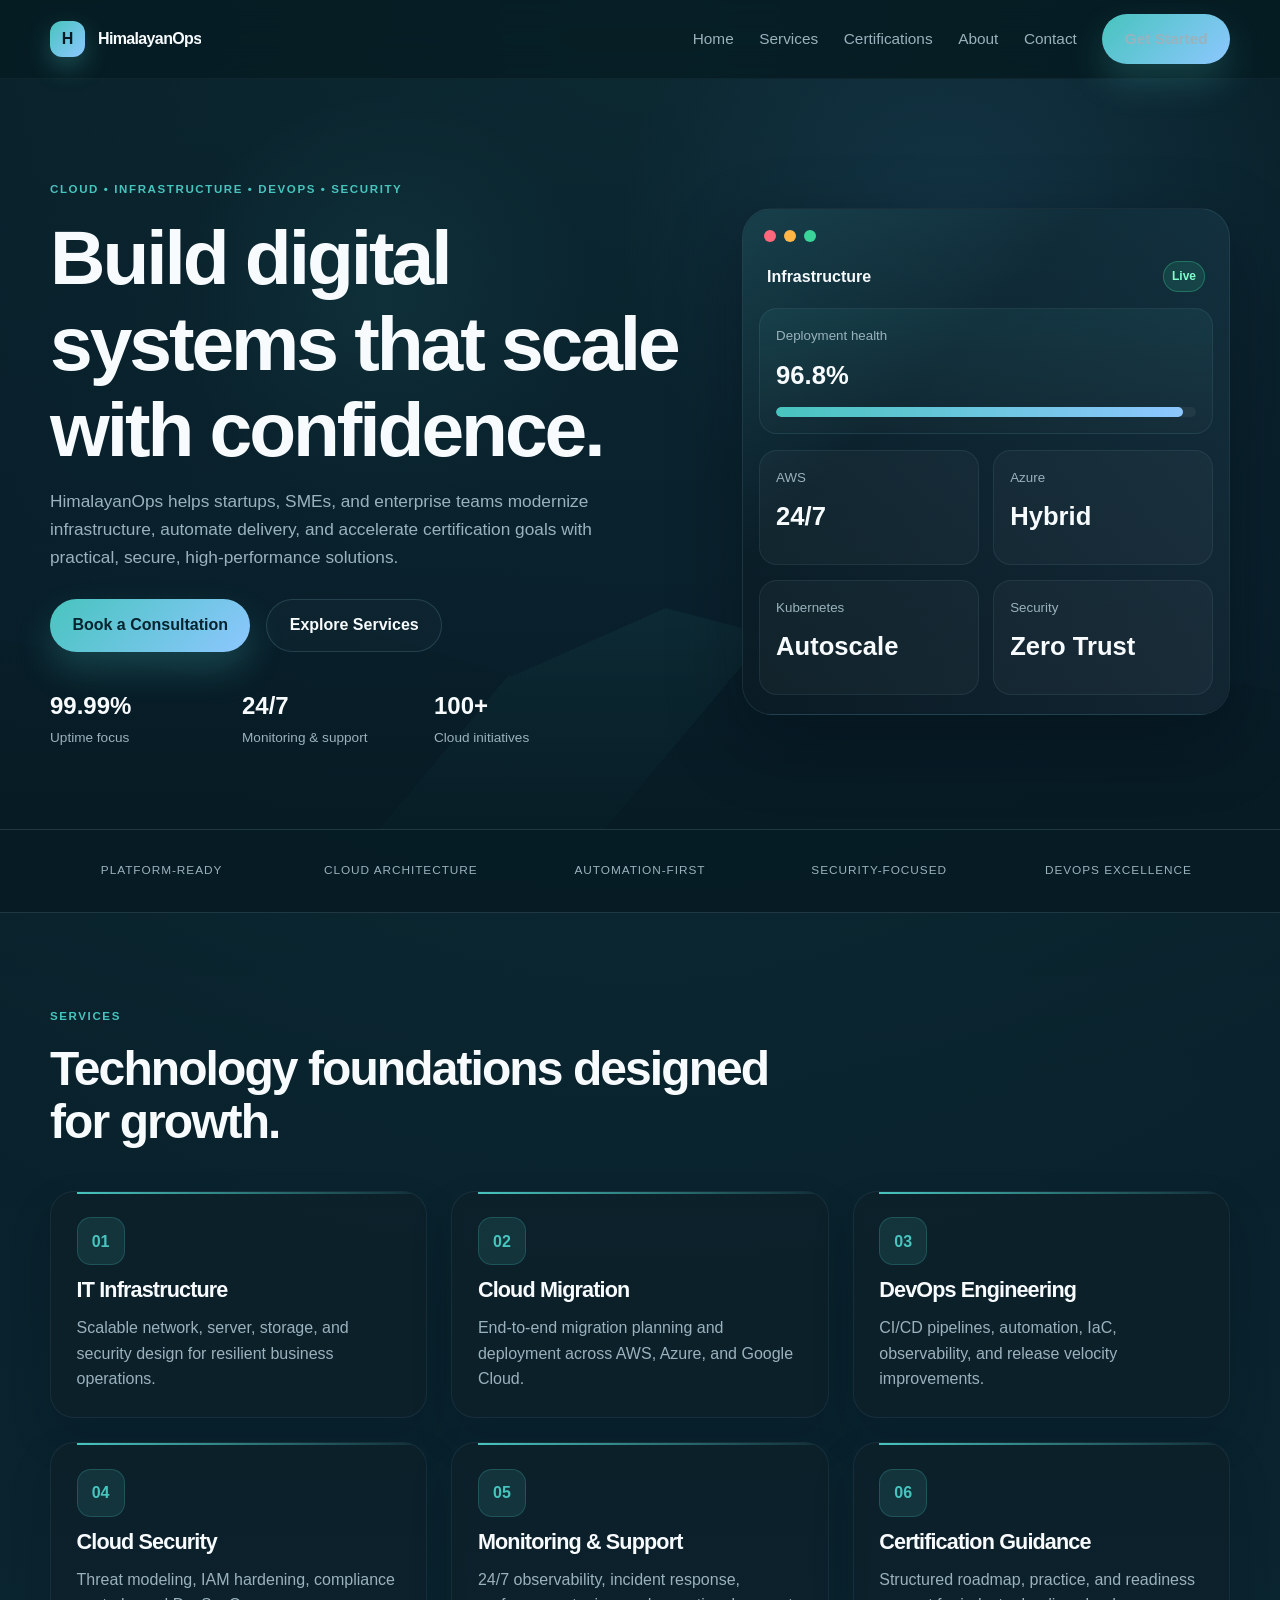
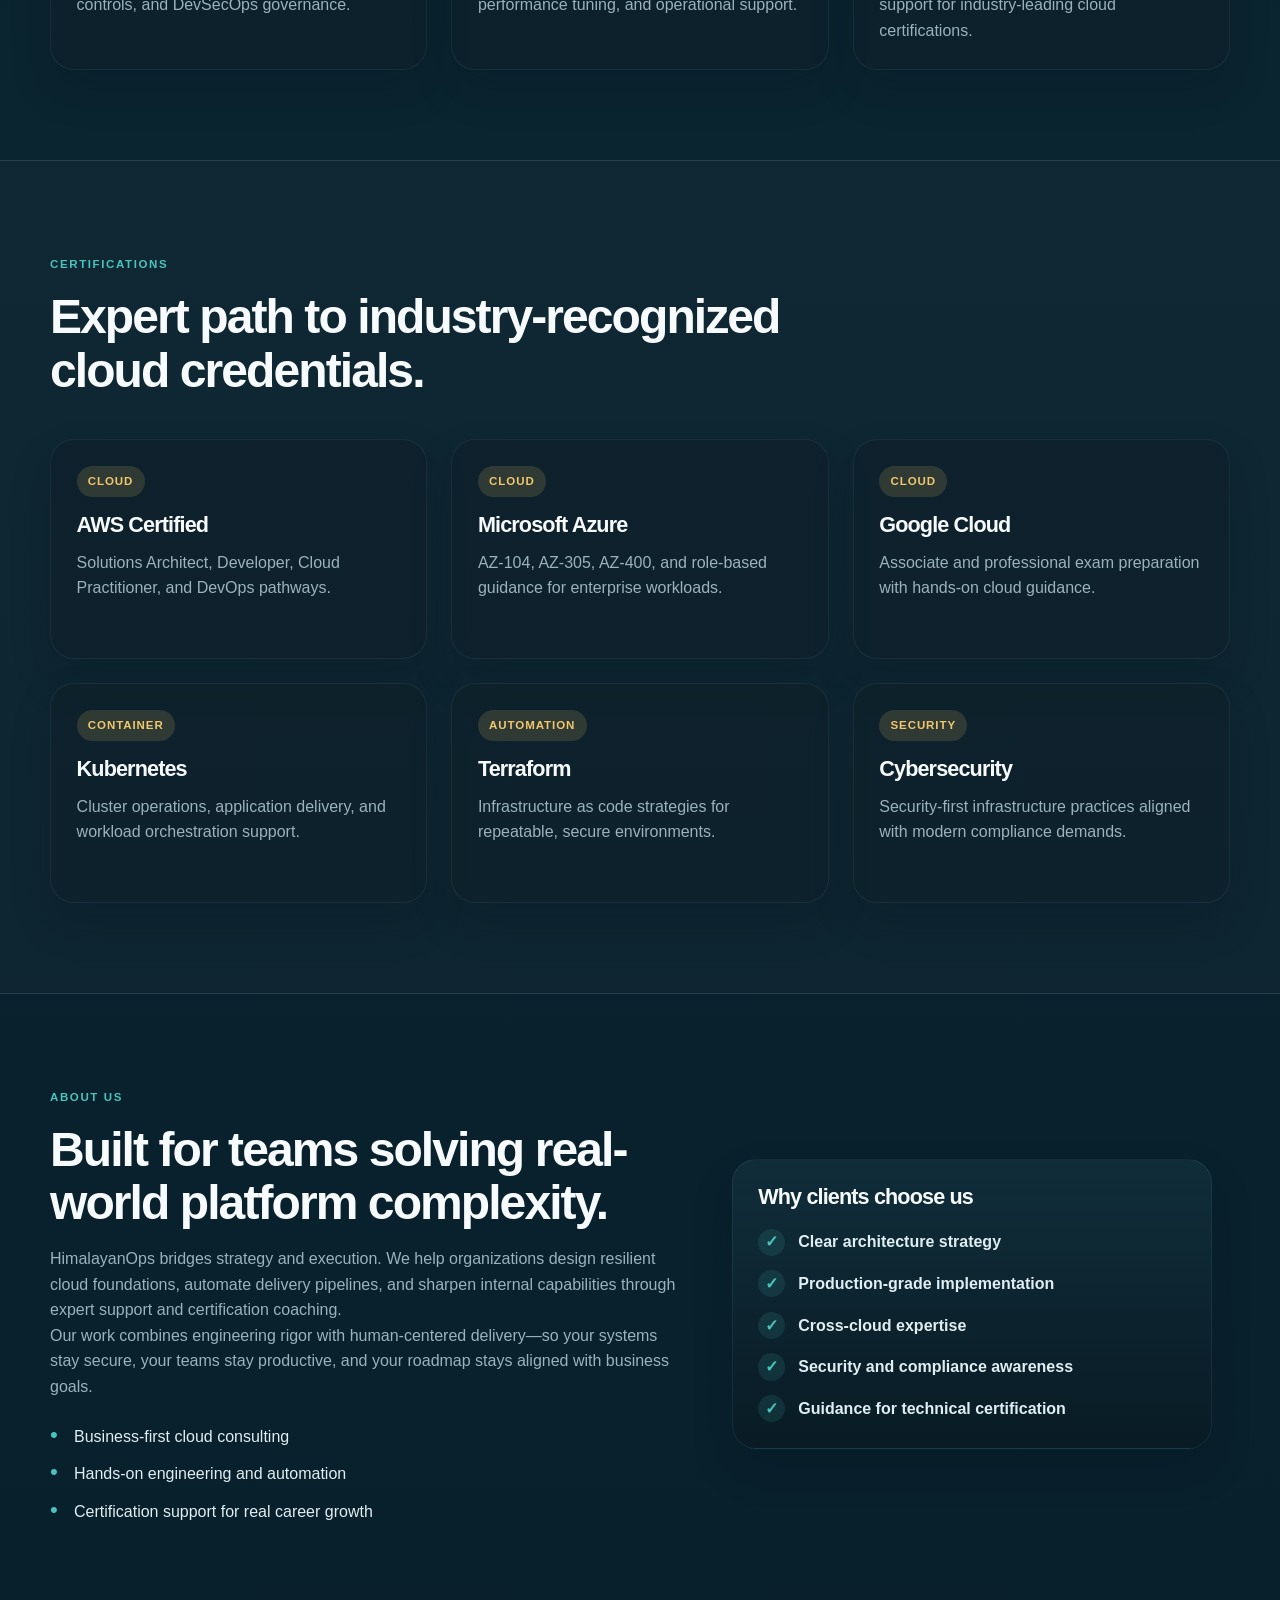
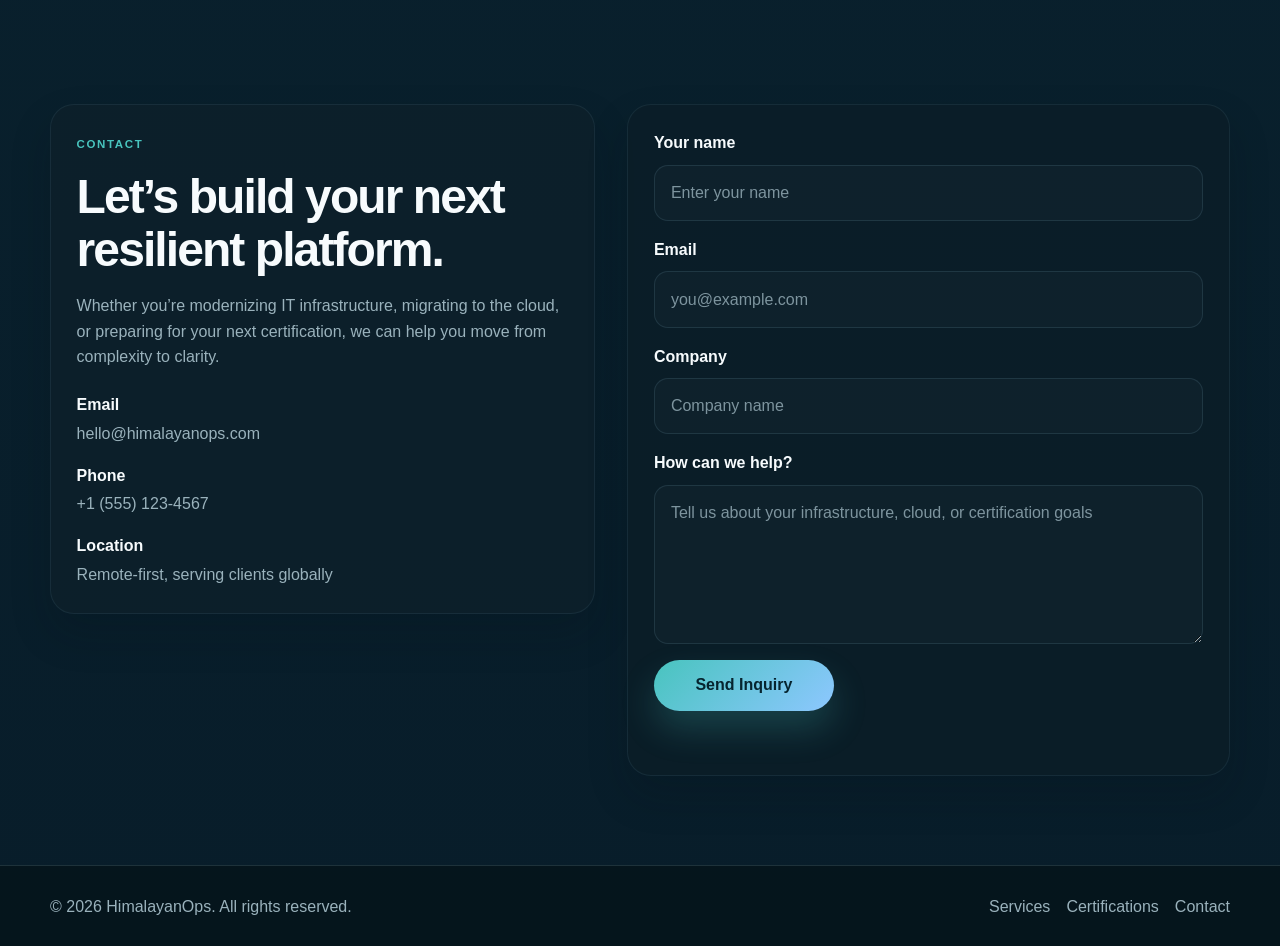
==== index.html @ 346a7a77 "Initial commit" ====
<!DOCTYPE html>
<html lang="en">
  <head>
    <meta charset="UTF-8" />
    <meta name="viewport" content="width=device-width, initial-scale=1.0" />
    <meta name="description" content="HimalayanOps provides IT infrastructure, cloud, DevOps, and certification assistance for businesses scaling securely and efficiently." />
    <meta name="keywords" content="HimalayanOps, cloud consulting, DevOps, IT infrastructure, certification assistance, AWS, Azure, Kubernetes" />
    <meta name="theme-color" content="#0a1f2d" />
    <title>HimalayanOps | Cloud Infrastructure &amp; DevOps</title>
    <link rel="icon" type="image/svg+xml" href="favicon.svg" />
    <link rel="stylesheet" href="styles.css" />
  </head>
  <body>
    <header class="site-header">
      <div class="container nav-wrap">
        <a class="brand" href="#home" aria-label="HimalayanOps home">
          <span class="brand-mark">H</span>
          <span class="brand-text">HimalayanOps</span>
        </a>
        <button class="nav-toggle" type="button" aria-label="Toggle navigation" aria-expanded="false" aria-controls="primary-nav">
          <span></span><span></span><span></span>
        </button>
        <nav id="primary-nav" class="main-nav" aria-label="Main navigation">
          <a href="#home">Home</a>
          <a href="#services">Services</a>
          <a href="#certifications">Certifications</a>
          <a href="#about">About</a>
          <a href="#contact">Contact</a>
          <a class="nav-cta" href="#contact">Get Started</a>
        </nav>
      </div>
    </header>

    <main>
      <section id="home" class="hero">
        <div class="hero-bg"></div>
        <div class="container hero-grid">
          <div class="hero-copy reveal">
            <span class="eyebrow">Cloud &bull; Infrastructure &bull; DevOps &bull; Security</span>
            <h1>Build digital systems that scale with confidence.</h1>
            <p>HimalayanOps helps startups, SMEs, and enterprise teams modernize infrastructure, automate delivery, and accelerate certification goals with practical, secure, high-performance solutions.</p>
            <div class="cta-row">
              <a class="button primary" href="#contact">Book a Consultation</a>
              <a class="button secondary" href="#services">Explore Services</a>
            </div>
            <div class="hero-stats" aria-label="Key company statistics">
              <div><strong>99.99%</strong><span>Uptime focus</span></div>
              <div><strong>24/7</strong><span>Monitoring &amp; support</span></div>
              <div><strong>100+</strong><span>Cloud initiatives</span></div>
            </div>
          </div>
          <div class="hero-visual reveal" aria-label="Platform overview">
            <div class="platform-panel">
              <div class="panel-top"><span class="dot red"></span><span class="dot amber"></span><span class="dot green"></span></div>
              <div class="panel-body">
                <div class="stack-row"><span>Infrastructure</span><span class="status online">Live</span></div>
                <div class="metric-card main"><small>Deployment health</small><strong>96.8%</strong><div class="progress"><span></span></div></div>
                <div class="mini-grid">
                  <div class="metric-card"><small>AWS</small><strong>24/7</strong></div>
                  <div class="metric-card"><small>Azure</small><strong>Hybrid</strong></div>
                  <div class="metric-card"><small>Kubernetes</small><strong>Autoscale</strong></div>
                  <div class="metric-card"><small>Security</small><strong>Zero Trust</strong></div>
                </div>
              </div>
            </div>
          </div>
        </div>
      </section>

      <section class="trust-bar"><div class="container trust-grid"><span>Platform-ready</span><span>Cloud architecture</span><span>Automation-first</span><span>Security-focused</span><span>DevOps excellence</span></div></section>

      <section id="services" class="section"><div class="container">
        <div class="section-heading reveal"><span class="eyebrow">Services</span><h2>Technology foundations designed for growth.</h2></div>
        <div class="card-grid services-grid">
          <article class="service-card reveal"><div class="icon-wrap">01</div><h3>IT Infrastructure</h3><p>Scalable network, server, storage, and security design for resilient business operations.</p></article>
          <article class="service-card reveal"><div class="icon-wrap">02</div><h3>Cloud Migration</h3><p>End-to-end migration planning and deployment across AWS, Azure, and Google Cloud.</p></article>
          <article class="service-card reveal"><div class="icon-wrap">03</div><h3>DevOps Engineering</h3><p>CI/CD pipelines, automation, IaC, observability, and release velocity improvements.</p></article>
          <article class="service-card reveal"><div class="icon-wrap">04</div><h3>Cloud Security</h3><p>Threat modeling, IAM hardening, compliance controls, and DevSecOps governance.</p></article>
          <article class="service-card reveal"><div class="icon-wrap">05</div><h3>Monitoring &amp; Support</h3><p>24/7 observability, incident response, performance tuning, and operational support.</p></article>
          <article class="service-card reveal"><div class="icon-wrap">06</div><h3>Certification Guidance</h3><p>Structured roadmap, practice, and readiness support for industry-leading cloud certifications.</p></article>
        </div>
      </div></section>

      <section id="certifications" class="section alt-section"><div class="container">
        <div class="section-heading reveal"><span class="eyebrow">Certifications</span><h2>Expert path to industry-recognized cloud credentials.</h2></div>
        <div class="card-grid cert-grid">
          <article class="cert-card reveal"><span class="badge">Cloud</span><h3>AWS Certified</h3><p>Solutions Architect, Developer, Cloud Practitioner, and DevOps pathways.</p></article>
          <article class="cert-card reveal"><span class="badge">Cloud</span><h3>Microsoft Azure</h3><p>AZ-104, AZ-305, AZ-400, and role-based guidance for enterprise workloads.</p></article>
          <article class="cert-card reveal"><span class="badge">Cloud</span><h3>Google Cloud</h3><p>Associate and professional exam preparation with hands-on cloud guidance.</p></article>
          <article class="cert-card reveal"><span class="badge">Container</span><h3>Kubernetes</h3><p>Cluster operations, application delivery, and workload orchestration support.</p></article>
          <article class="cert-card reveal"><span class="badge">Automation</span><h3>Terraform</h3><p>Infrastructure as code strategies for repeatable, secure environments.</p></article>
          <article class="cert-card reveal"><span class="badge">Security</span><h3>Cybersecurity</h3><p>Security-first infrastructure practices aligned with modern compliance demands.</p></article>
        </div>
      </div></section>

      <section id="about" class="section"><div class="container two-column">
        <div class="about-copy reveal"><span class="eyebrow">About Us</span><h2>Built for teams solving real-world platform complexity.</h2><p>HimalayanOps bridges strategy and execution. We help organizations design resilient cloud foundations, automate delivery pipelines, and sharpen internal capabilities through expert support and certification coaching.</p><p>Our work combines engineering rigor with human-centered delivery&mdash;so your systems stay secure, your teams stay productive, and your roadmap stays aligned with business goals.</p><ul class="feature-list"><li>Business-first cloud consulting</li><li>Hands-on engineering and automation</li><li>Certification support for real career growth</li></ul></div>
        <div class="about-panel reveal"><div class="panel-card"><h3>Why clients choose us</h3><div class="check-list"><div><span>&check;</span> Clear architecture strategy</div><div><span>&check;</span> Production-grade implementation</div><div><span>&check;</span> Cross-cloud expertise</div><div><span>&check;</span> Security and compliance awareness</div><div><span>&check;</span> Guidance for technical certification</div></div></div></div>
      </div></section>

      <section id="contact" class="section contact-section"><div class="container contact-grid">
        <div class="contact-info reveal"><span class="eyebrow">Contact</span><h2>Let&rsquo;s build your next resilient platform.</h2><p>Whether you&rsquo;re modernizing IT infrastructure, migrating to the cloud, or preparing for your next certification, we can help you move from complexity to clarity.</p><div class="contact-items"><div><strong>Email</strong><a href="mailto:hello@himalayanops.com">hello@himalayanops.com</a></div><div><strong>Phone</strong><a href="tel:+15551234567">+1 (555) 123-4567</a></div><div><strong>Location</strong><span>Remote-first, serving clients globally</span></div></div></div>
        <form class="contact-form reveal" id="contactForm"><div class="field-group"><label for="name">Your name</label><input id="name" name="name" type="text" placeholder="Enter your name" required /></div><div class="field-group"><label for="email">Email</label><input id="email" name="email" type="email" placeholder="you@example.com" required /></div><div class="field-group"><label for="company">Company</label><input id="company" name="company" type="text" placeholder="Company name" /></div><div class="field-group"><label for="message">How can we help?</label><textarea id="message" name="message" rows="5" placeholder="Tell us about your infrastructure, cloud, or certification goals" required></textarea></div><button type="submit" class="button primary form-button">Send Inquiry</button><p class="form-status" aria-live="polite"></p></form>
      </div></section>
    </main>

    <footer class="site-footer"><div class="container footer-wrap"><p>&copy; <span id="year"></span> HimalayanOps. All rights reserved.</p><div class="footer-links"><a href="#services">Services</a><a href="#certifications">Certifications</a><a href="#contact">Contact</a></div></div></footer>
    <script src="script.js"></script>
  </body>
</html>
---- styles.css ----
:root {
  --bg: #061a22;
  --bg-soft: #0b2431;
  --panel: rgba(10, 30, 41, 0.7);
  --surface: #f4f7f9;
  --text: #dfeef2;
  --text-strong: #f7fbfd;
  --muted: #9ab2bc;
  --primary: #48c4be;
  --secondary: #8dc7ff;
  --accent: #f1c76d;
  --line: rgba(173, 212, 224, 0.15);
  --shadow: 0 25px 70px rgba(1, 10, 18, 0.35);
  --radius: 24px;
  --container: 1180px;
}

* { box-sizing: border-box; margin: 0; padding: 0; }
html { scroll-behavior: smooth; overflow-x: hidden; -webkit-text-size-adjust: 100%; text-size-adjust: 100%; }
body { font-family: "Segoe UI", Inter, "Helvetica Neue", Arial, sans-serif; background: radial-gradient(circle at top, rgba(72,196,190,.12), transparent 32%), linear-gradient(180deg, #061a22 0%, #0a2430 40%, #081d2a 100%); color: var(--text); line-height: 1.6; overflow-x: hidden; }
a { color: inherit; text-decoration: none; }
img { max-width: 100%; display: block; height: auto; }
button, input, textarea { font: inherit; }
button, input, textarea, a { touch-action: manipulation; }
.container { width: min(var(--container), calc(100% - 1rem)); margin: 0 auto; }
.section { padding: clamp(4rem, 7vw, 6rem) 0; }
.alt-section { background: rgba(255,255,255,.02); border-block: 1px solid var(--line); }
.eyebrow { display: inline-block; letter-spacing: .14em; text-transform: uppercase; color: var(--primary); font-size: .72rem; font-weight: 700; margin-bottom: 1rem; }
h1, h2, h3 { color: var(--text-strong); line-height: 1.12; letter-spacing: -.04em; }
h1 { font-size: clamp(2.4rem, 6vw, 5rem); margin-bottom: 1rem; }
h2 { font-size: clamp(1.9rem, 4vw, 3rem); margin-bottom: 1rem; }
h3 { font-size: clamp(1.2rem, 2vw, 1.35rem); margin-bottom: .8rem; }
p { color: var(--muted); }
.site-header { position: sticky; top: 0; z-index: 1000; backdrop-filter: blur(16px); background: rgba(6,26,34,.78); border-bottom: 1px solid rgba(255,255,255,.04); }
.nav-wrap { display: flex; align-items: center; justify-content: space-between; min-height: 78px; position: relative; }
.brand { display: inline-flex; align-items: center; gap: .8rem; font-weight: 700; color: var(--text-strong); min-width: 0; flex-shrink: 0; }
.brand-mark { display: inline-flex; align-items: center; justify-content: center; width: 2.2rem; height: 2.2rem; border-radius: 12px; background: linear-gradient(135deg,var(--primary),var(--secondary)); color: #041a23; font-weight: 900; box-shadow: 0 10px 25px rgba(72,196,190,.3); }
.brand-text { letter-spacing: -.04em; white-space: nowrap; overflow: hidden; text-overflow: ellipsis; }
.main-nav { display: flex; align-items: center; gap: 1.6rem; color: var(--text); }
.main-nav a { font-size: .96rem; color: var(--muted); transition: color .2s ease; }
.main-nav a:hover, .main-nav a:focus-visible { color: var(--text-strong); }
.nav-cta, .button { display: inline-flex; align-items: center; justify-content: center; min-height: 48px; border: 0; border-radius: 999px; padding: .8rem 1.4rem; font-weight: 700; transition: transform .2s ease, box-shadow .2s ease; }
.nav-cta, .button.primary { background: linear-gradient(135deg,var(--primary),var(--secondary)); color: #06242f; box-shadow: 0 18px 35px rgba(72,196,190,.22); }
.button.secondary { background: rgba(255,255,255,.02); border: 1px solid rgba(157,215,232,.16); color: var(--text-strong); }
.nav-cta:hover, .button:hover, .nav-cta:focus-visible, .button:focus-visible { transform: translateY(-1px); }
.nav-toggle { display: none; width: 46px; height: 46px; border: 1px solid rgba(255,255,255,.1); border-radius: 12px; background: transparent; padding: 0 12px; }
.nav-toggle span { display: block; height: 2px; margin: 5px 0; background: var(--text-strong); border-radius: 2px; }
.hero { position: relative; overflow: hidden; padding: clamp(3.5rem,8vw,6rem) 0 clamp(4rem,8vw,5rem); }
.hero-bg { position: absolute; inset: 0; background: linear-gradient(180deg,rgba(8,29,42,.35),rgba(8,29,42,.8)), radial-gradient(circle at 75% 20%,rgba(92,179,255,.18),transparent 30%), radial-gradient(circle at 30% 30%,rgba(72,196,190,.15),transparent 20%); }
.hero-bg::before, .hero-bg::after { content: ""; position: absolute; inset: auto 0 0; height: 35%; background: linear-gradient(180deg,transparent,rgba(6,26,34,.3)); }
.hero-bg::before { background: linear-gradient(180deg,transparent,rgba(6,26,34,.7)), linear-gradient(130deg,transparent 0 40%,rgba(72,196,190,.08) 40% 55%,transparent 55%); clip-path: polygon(0 100%,0 28%,16% 42%,26% 20%,40% 42%,52% 16%,67% 35%,78% 24%,100% 48%,100% 100%); }
.hero-grid { position: relative; display: grid; grid-template-columns: 1.15fr .85fr; align-items: center; gap: 2rem; }
.hero-copy { max-width: 700px; }.hero-copy p { max-width: 62ch; font-size: clamp(1rem,1.7vw,1.08rem); margin-bottom: 1.7rem; }
.cta-row { display: flex; flex-wrap: wrap; gap: 1rem; margin-bottom: 2.2rem; }
.hero-stats { display: grid; grid-template-columns: repeat(3,minmax(0,1fr)); gap: 1rem; max-width: 560px; }.hero-stats div { display: flex; flex-direction: column; gap: .1rem; }.hero-stats strong { font-size: clamp(1.2rem,2vw,1.5rem); color: var(--text-strong); }.hero-stats span { color: var(--muted); font-size: .85rem; }
.hero-visual { display: flex; justify-content: center; }.platform-panel { width: min(100%,510px); border-radius: 30px; background: linear-gradient(180deg,rgba(17,46,59,.94),rgba(8,23,31,.92)); border: 1px solid rgba(158,211,233,.12); box-shadow: var(--shadow); padding: 1rem 1rem 1.2rem; position: relative; }.platform-panel::before { content: ""; position: absolute; inset: 0; background: linear-gradient(135deg,rgba(72,196,190,.12),transparent 35%,rgba(141,199,255,.08)); border-radius: inherit; }.panel-top, .panel-body { position: relative; z-index: 1; }.panel-top { display: flex; gap: .5rem; padding: .3rem .3rem .9rem; }.dot { width: 12px; height: 12px; border-radius: 50%; display: inline-block; }.dot.red { background: #ff677d; }.dot.amber { background: #ffb648; }.dot.green { background: #3ad39a; }
.stack-row { display: flex; justify-content: space-between; align-items: center; gap: 1rem; padding: .3rem .5rem 1rem; color: var(--text-strong); font-weight: 600; }.status.online { color: #80ffcd; background: rgba(58,211,154,.13); border: 1px solid rgba(58,211,154,.33); padding: .3rem .5rem; border-radius: 999px; font-size: .75rem; }
.metric-card { background: rgba(255,255,255,.03); border: 1px solid rgba(158,211,233,.09); border-radius: 18px; padding: 1rem; }.metric-card.main { margin-bottom: 1rem; background: linear-gradient(180deg,rgba(72,196,190,.08),rgba(255,255,255,.02)); }.metric-card small { display: block; color: var(--muted); margin-bottom: .5rem; }.metric-card strong { display: block; color: var(--text-strong); font-size: clamp(1.2rem,2vw,1.7rem); margin-bottom: .7rem; }.progress { width: 100%; height: 10px; border-radius: 999px; background: rgba(255,255,255,.05); overflow: hidden; }.progress span { display: block; width: 96.8%; height: 100%; border-radius: inherit; background: linear-gradient(90deg,var(--primary),var(--secondary)); }.mini-grid { display: grid; grid-template-columns: repeat(2,minmax(0,1fr)); gap: .9rem; }
.trust-bar { border-block: 1px solid var(--line); background: rgba(6,26,34,.8); }.trust-grid { display: grid; grid-template-columns: repeat(5,minmax(0,1fr)); gap: 1rem; align-items: center; min-height: 82px; text-align: center; color: var(--muted); text-transform: uppercase; letter-spacing: .08em; font-size: .74rem; }.section-heading { margin-bottom: 2.6rem; max-width: 760px; }.card-grid { display: grid; gap: 1.5rem; }.services-grid, .cert-grid { grid-template-columns: repeat(3,minmax(0,1fr)); }
.service-card, .cert-card, .panel-card, .contact-form, .contact-info { background: rgba(15,33,42,.72); border: 1px solid rgba(157,215,232,.08); border-radius: var(--radius); padding: 1.6rem; box-shadow: 0 20px 40px rgba(5,15,20,.18); }.service-card { position: relative; overflow: hidden; }.service-card::before { content: ""; position: absolute; inset: 0 auto auto; width: 100%; height: 2px; background: linear-gradient(90deg,var(--primary),transparent); }.icon-wrap { display: inline-flex; align-items: center; justify-content: center; width: 48px; height: 48px; border-radius: 14px; background: rgba(72,196,190,.12); border: 1px solid rgba(72,196,190,.22); color: var(--primary); font-weight: 800; margin-bottom: .8rem; }.service-card p, .cert-card p { margin-top: .6rem; }.cert-card { min-height: 220px; position: relative; overflow: hidden; }.badge { display: inline-flex; padding: .4rem .7rem; border-radius: 999px; background: rgba(241,199,109,.15); color: var(--accent); font-weight: 700; font-size: .72rem; letter-spacing: .08em; text-transform: uppercase; margin-bottom: 1rem; }
.two-column { display: grid; grid-template-columns: 1.1fr .9fr; gap: 2rem; align-items: center; }.feature-list { list-style: none; display: grid; gap: .75rem; margin-top: 1.5rem; }.feature-list li { position: relative; padding-left: 1.5rem; color: var(--text); }.feature-list li::before { content: "•"; position: absolute; left: 0; color: var(--primary); font-size: 1.4rem; line-height: 1; }.about-panel { display: flex; justify-content: center; }.panel-card { width: min(100%,480px); background: linear-gradient(180deg,rgba(17,46,59,.95),rgba(10,27,36,.9)); }.check-list { display: grid; gap: .9rem; margin-top: 1.2rem; }.check-list div { display: flex; align-items: center; gap: .8rem; color: var(--text); font-weight: 600; }.check-list span { display: inline-flex; align-items: center; justify-content: center; width: 1.7rem; height: 1.7rem; border-radius: 50%; background: rgba(72,196,190,.12); color: var(--primary); }
.contact-grid { display: grid; grid-template-columns: .95fr 1.05fr; gap: 2rem; align-items: start; }.contact-items { margin-top: 1.4rem; display: grid; gap: 1rem; }.contact-items strong { display: block; color: var(--text-strong); margin-bottom: .2rem; }.contact-items a, .contact-items span { color: var(--muted); word-break: break-word; }.contact-form { display: grid; gap: 1rem; background: rgba(12,30,40,.82); }.field-group { display: grid; gap: .55rem; }.field-group label { color: var(--text-strong); font-weight: 600; }.field-group input, .field-group textarea { width: 100%; border: 1px solid rgba(157,215,232,.12); border-radius: 14px; background: rgba(255,255,255,.02); color: var(--text-strong); padding: .9rem 1rem; outline: none; }.field-group input:focus, .field-group textarea:focus { border-color: rgba(72,196,190,.6); box-shadow: 0 0 0 3px rgba(72,196,190,.12); }.field-group input::placeholder, .field-group textarea::placeholder { color: rgba(154,178,188,.8); }.form-button { width: fit-content; min-width: 180px; }.form-status { min-height: 1.4em; color: var(--primary); font-weight: 600; }
.site-footer { border-top: 1px solid var(--line); background: rgba(4,19,25,.8); }.footer-wrap { display: flex; justify-content: space-between; align-items: center; min-height: 80px; gap: 1rem; }.footer-links { display: flex; gap: 1rem; flex-wrap: wrap; color: var(--muted); }.reveal { opacity: 0; transform: translateY(20px); transition: opacity .7s ease, transform .7s ease; }.reveal.visible { opacity: 1; transform: translateY(0); }

@media (max-width: 980px) { .hero-grid, .two-column, .contact-grid { grid-template-columns: 1fr; } .services-grid, .cert-grid { grid-template-columns: repeat(2,minmax(0,1fr)); } .trust-grid { grid-template-columns: repeat(2,minmax(0,1fr)); padding: 1rem 0; } }
@media (max-width: 760px) { .nav-toggle { display: flex; flex-direction: column; justify-content: center; gap: 5px; cursor: pointer; }.main-nav { position: absolute; top: calc(100% + 10px); right: 0; left: 0; display: none; flex-direction: column; align-items: stretch; background: rgba(10,31,42,.97); border: 1px solid rgba(157,215,232,.1); border-radius: 20px; padding: 1rem; box-shadow: var(--shadow); }.main-nav.open { display: flex; }.main-nav a { display: flex; align-items: center; min-height: 44px; padding: .8rem .85rem; border-radius: 10px; }.nav-cta { margin-top: .5rem; width: 100%; }.services-grid, .cert-grid, .trust-grid { grid-template-columns: 1fr; }.section { padding: 5rem 0; }.footer-wrap { flex-direction: column; justify-content: center; text-align: center; padding: 1rem 0; }.hero-copy, .section-heading, .contact-info, .contact-form { width: 100%; } }
@media (max-width: 560px) { .nav-wrap { min-height: 70px; }.brand { gap: .55rem; }.brand-mark { width: 2rem; height: 2rem; border-radius: 10px; }.brand-text { font-size: .94rem; }.hero { padding-top: 3rem; }.cta-row { flex-direction: column; align-items: stretch; }.cta-row a, .form-button { width: 100%; }.hero-stats { grid-template-columns: 1fr; }.platform-panel { padding: .8rem; }.stack-row { font-size: .86rem; }.mini-grid { grid-template-columns: 1fr 1fr; }.service-card, .cert-card, .panel-card, .contact-form, .contact-info { padding: 1.2rem; }.field-group input, .field-group textarea { font-size: 16px; }.footer-links { justify-content: center; } }
@media (prefers-reduced-motion: reduce) { html { scroll-behavior: auto; } *, *::before, *::after { animation-duration: .01ms !important; animation-iteration-count: 1 !important; transition-duration: .01ms !important; scroll-behavior: auto !important; }.reveal { opacity: 1; transform: none; } }
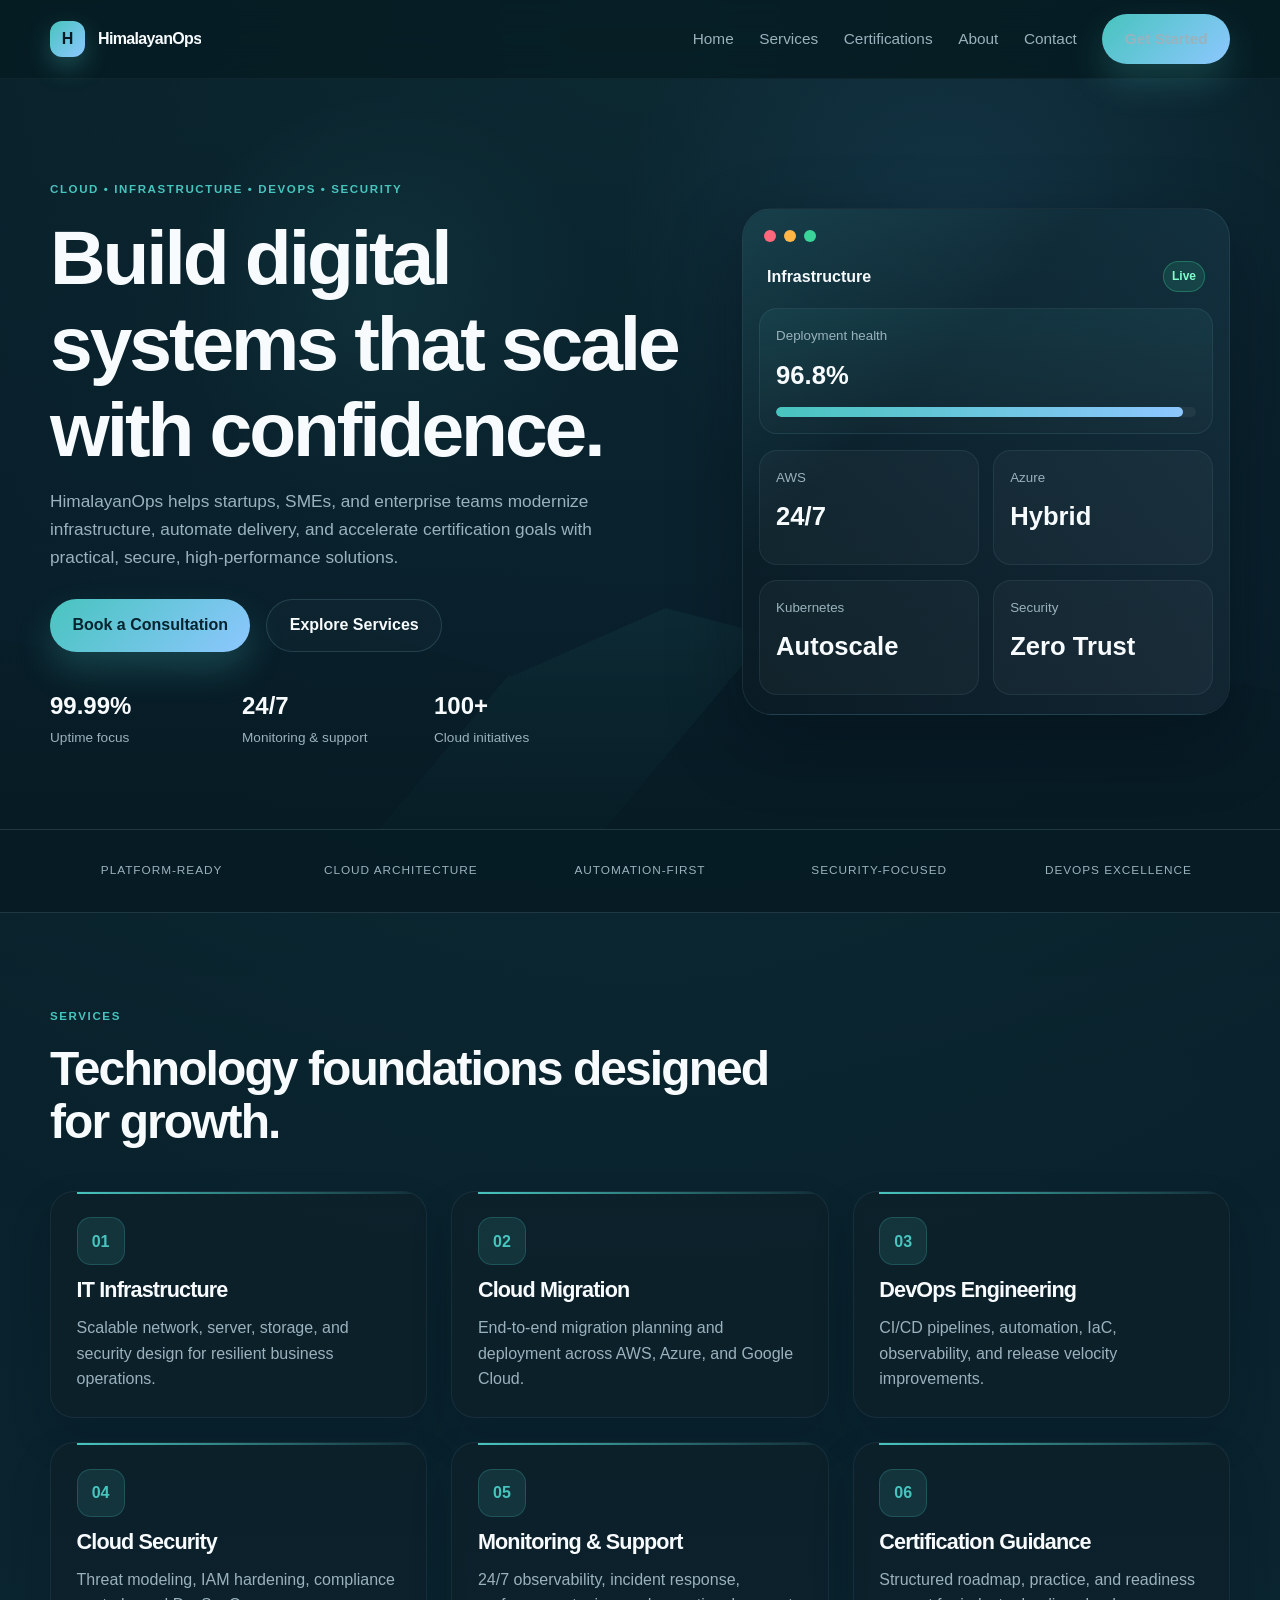
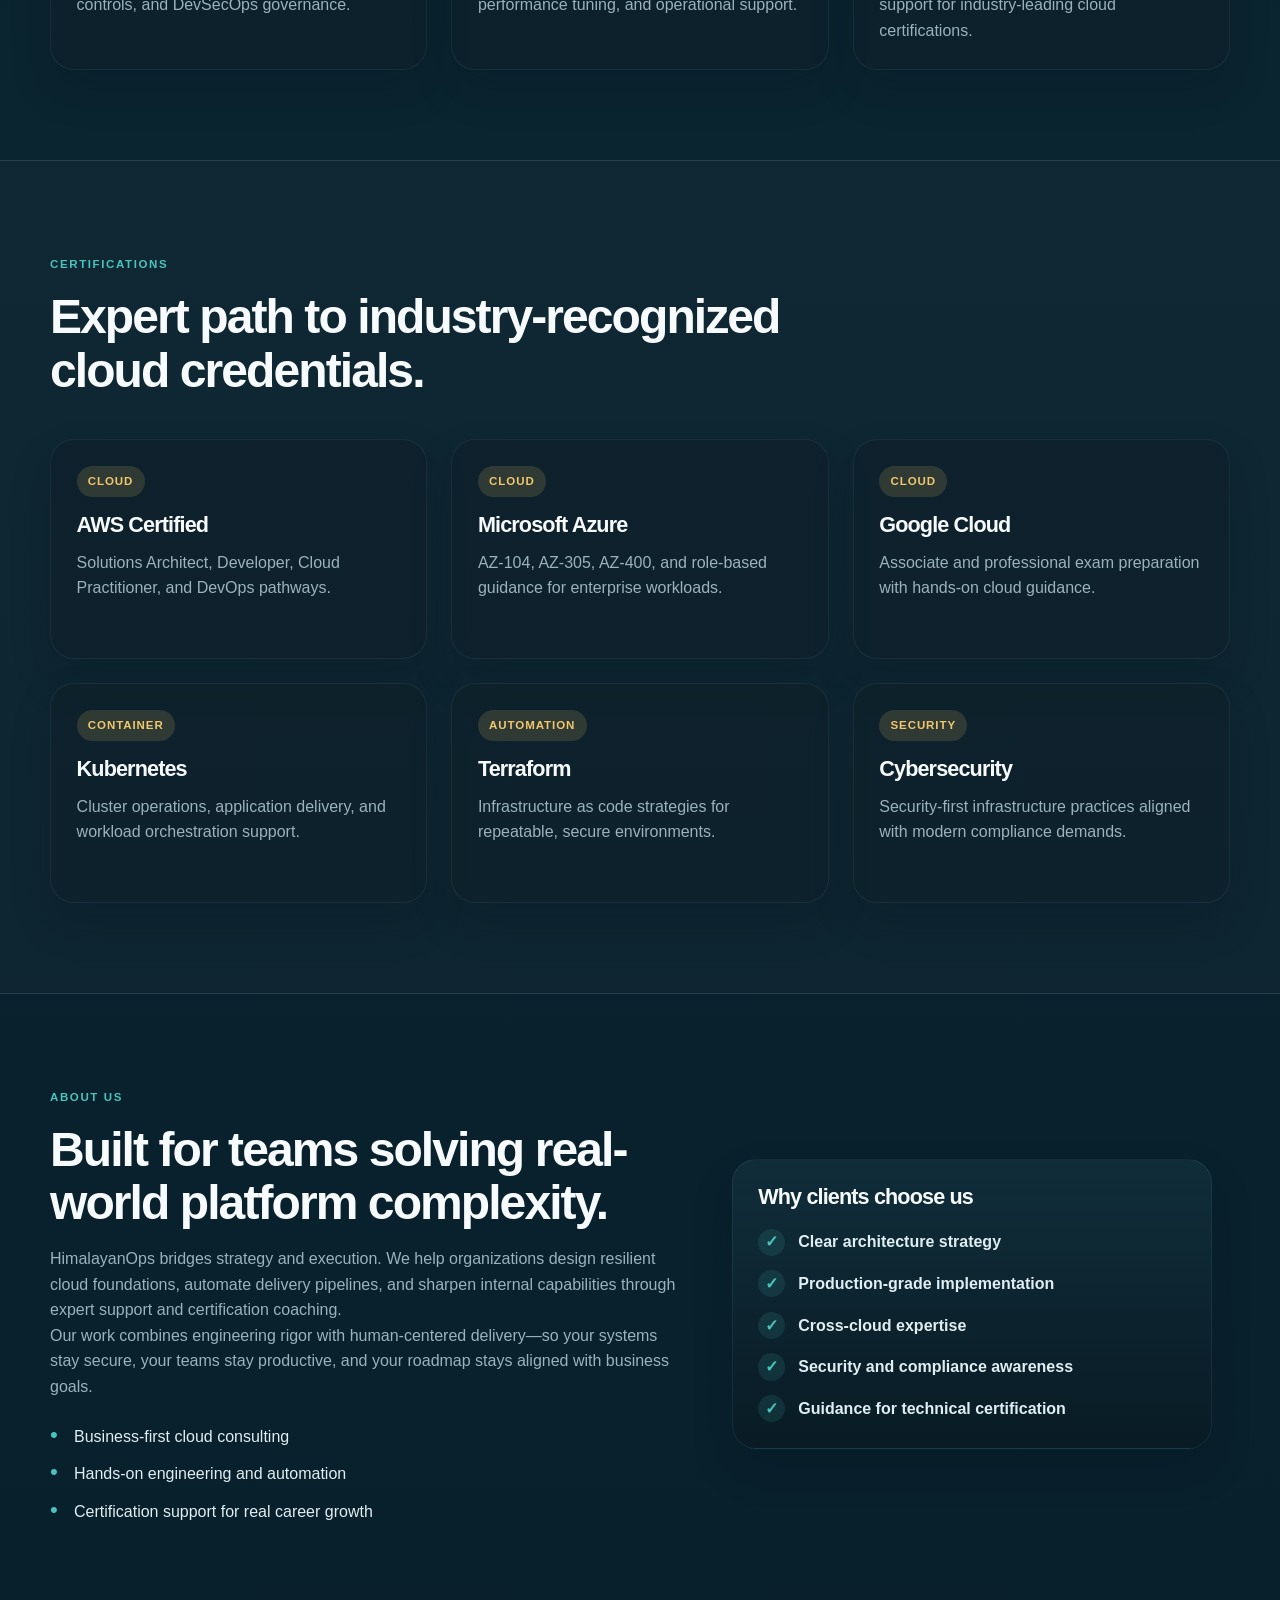
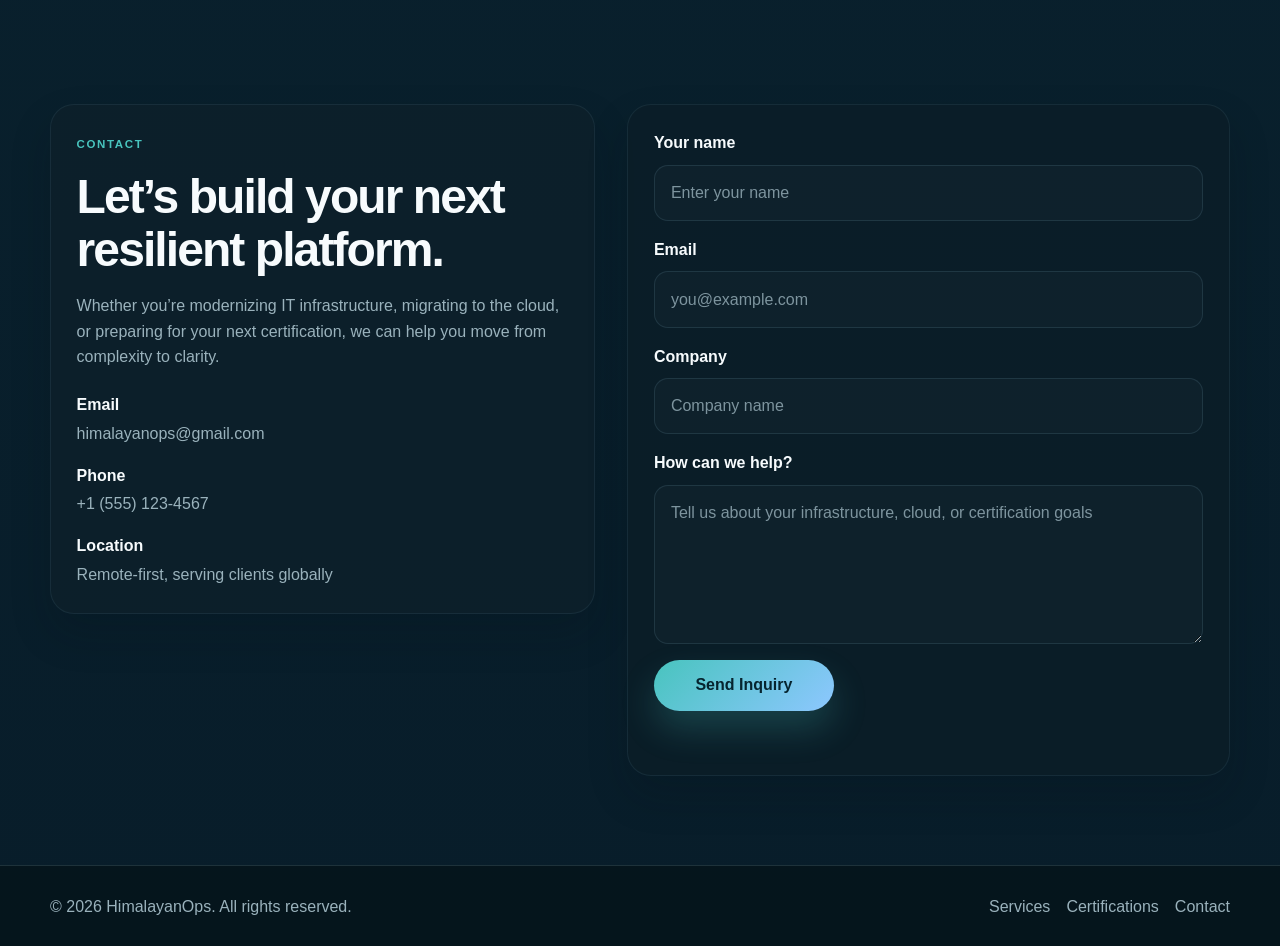
==== commit 0fddde24: "changed email" ====
--- a/index.html
+++ b/index.html
@@ -99,7 +99,7 @@
       </div></section>
 
       <section id="contact" class="section contact-section"><div class="container contact-grid">
-        <div class="contact-info reveal"><span class="eyebrow">Contact</span><h2>Let&rsquo;s build your next resilient platform.</h2><p>Whether you&rsquo;re modernizing IT infrastructure, migrating to the cloud, or preparing for your next certification, we can help you move from complexity to clarity.</p><div class="contact-items"><div><strong>Email</strong><a href="mailto:hello@himalayanops.com">hello@himalayanops.com</a></div><div><strong>Phone</strong><a href="tel:+15551234567">+1 (555) 123-4567</a></div><div><strong>Location</strong><span>Remote-first, serving clients globally</span></div></div></div>
+        <div class="contact-info reveal"><span class="eyebrow">Contact</span><h2>Let&rsquo;s build your next resilient platform.</h2><p>Whether you&rsquo;re modernizing IT infrastructure, migrating to the cloud, or preparing for your next certification, we can help you move from complexity to clarity.</p><div class="contact-items"><div><strong>Email</strong><a href="mailto:himalayanops@gmail.com">himalayanops@gmail.com</a></div><div><strong>Phone</strong><a href="tel:+15551234567">+1 (555) 123-4567</a></div><div><strong>Location</strong><span>Remote-first, serving clients globally</span></div></div></div>
         <form class="contact-form reveal" id="contactForm"><div class="field-group"><label for="name">Your name</label><input id="name" name="name" type="text" placeholder="Enter your name" required /></div><div class="field-group"><label for="email">Email</label><input id="email" name="email" type="email" placeholder="you@example.com" required /></div><div class="field-group"><label for="company">Company</label><input id="company" name="company" type="text" placeholder="Company name" /></div><div class="field-group"><label for="message">How can we help?</label><textarea id="message" name="message" rows="5" placeholder="Tell us about your infrastructure, cloud, or certification goals" required></textarea></div><button type="submit" class="button primary form-button">Send Inquiry</button><p class="form-status" aria-live="polite"></p></form>
       </div></section>
     </main>
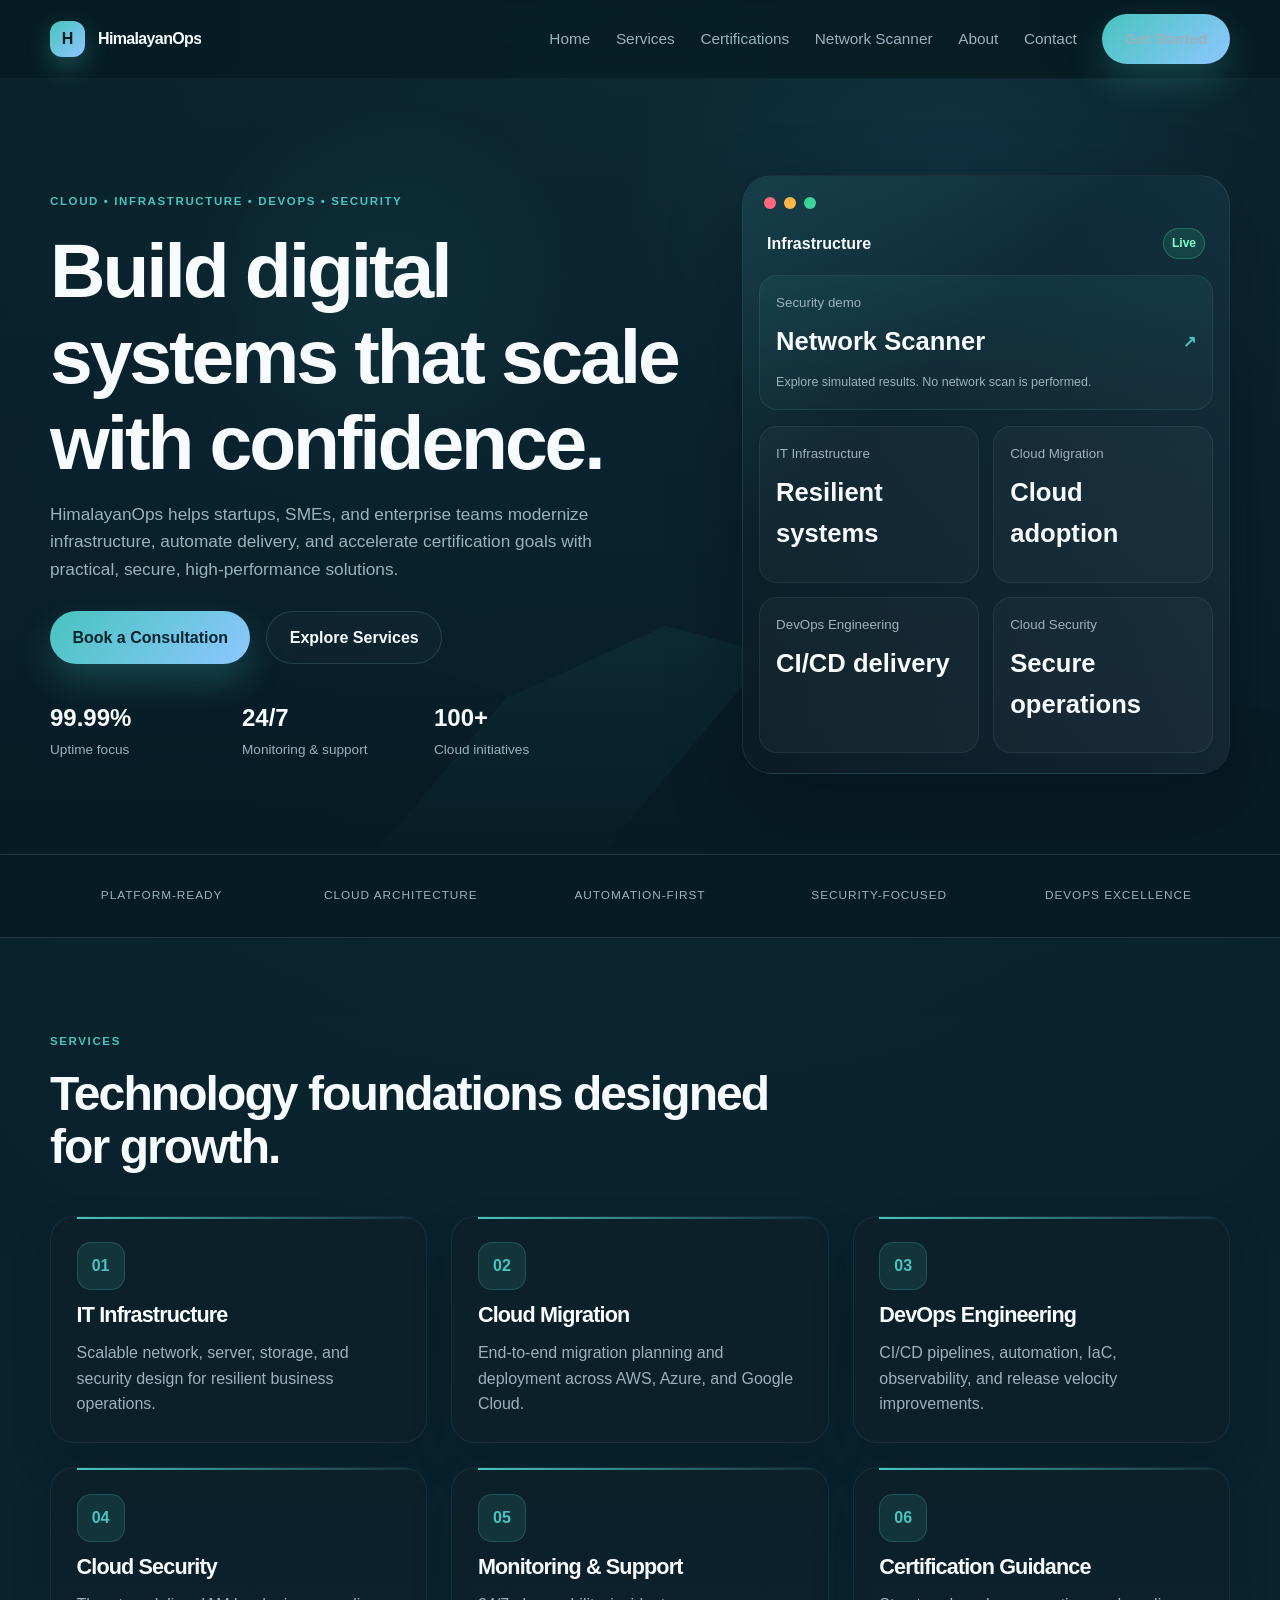
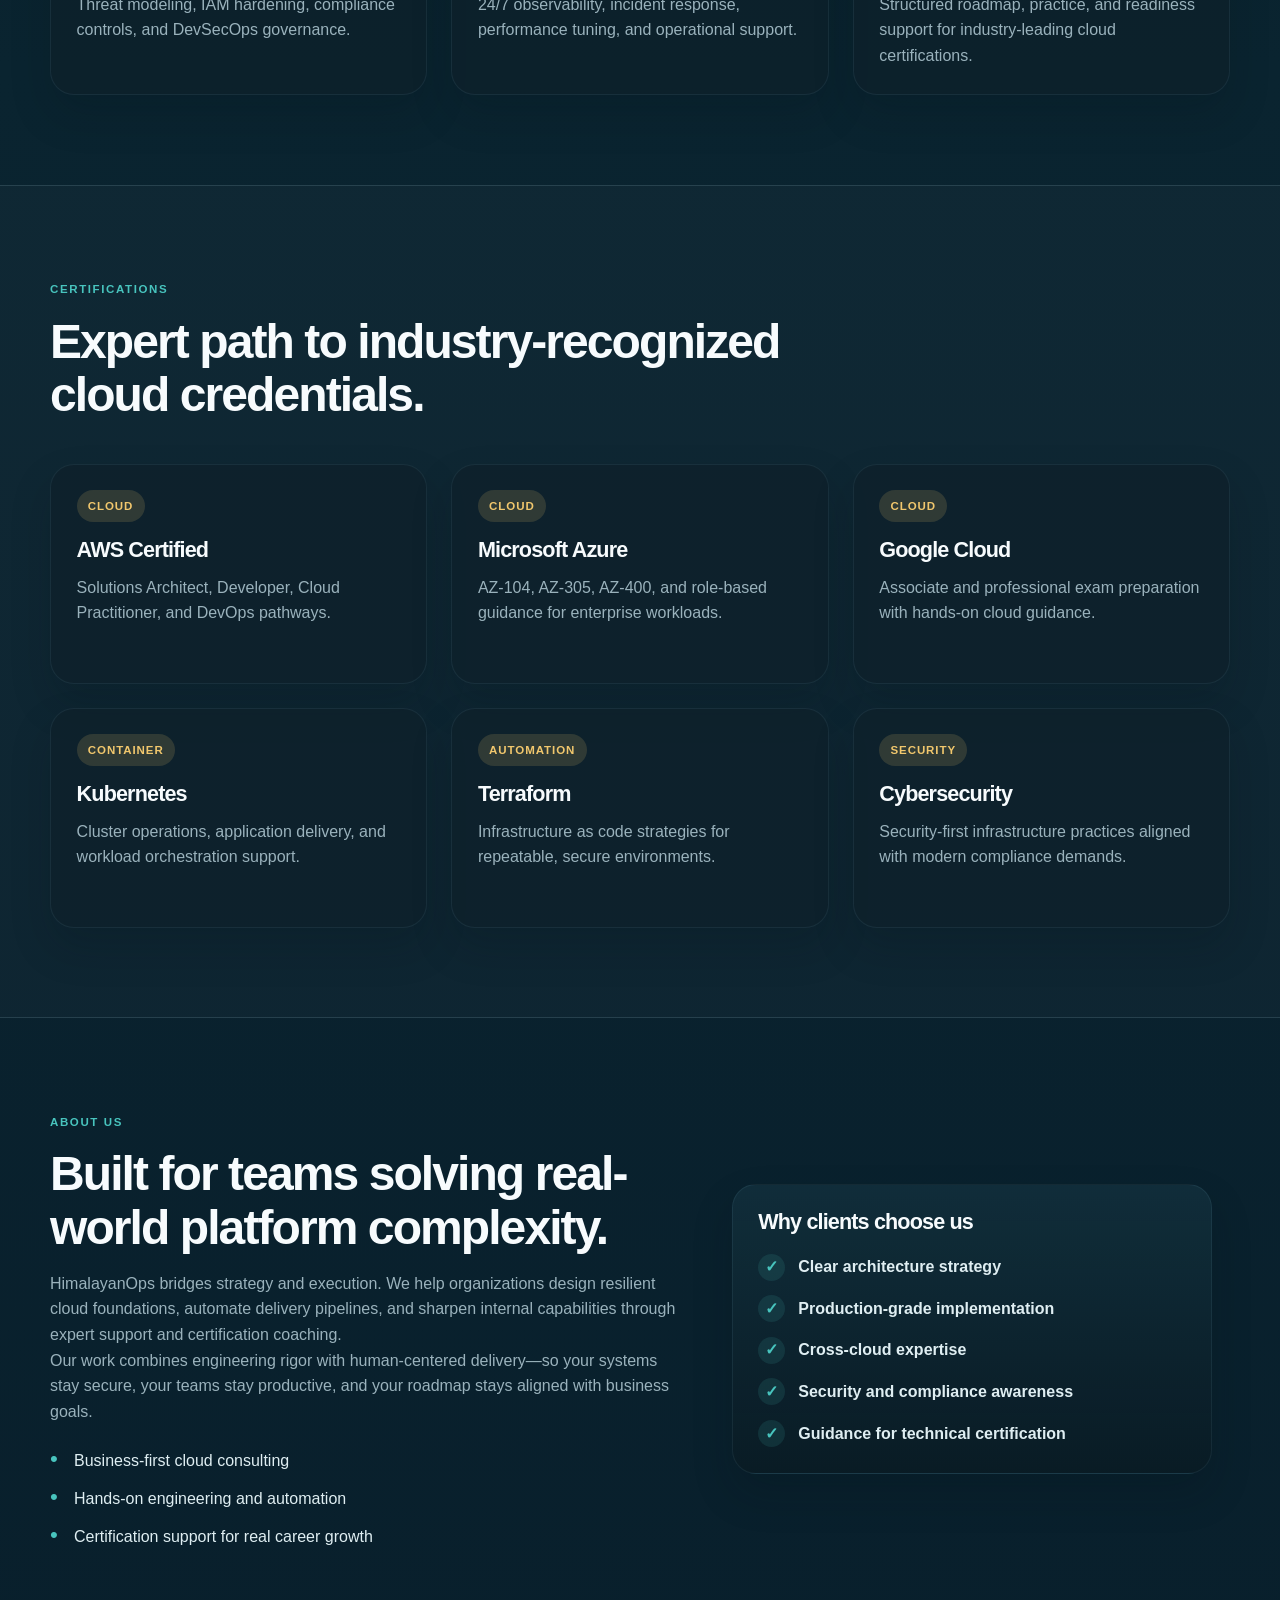
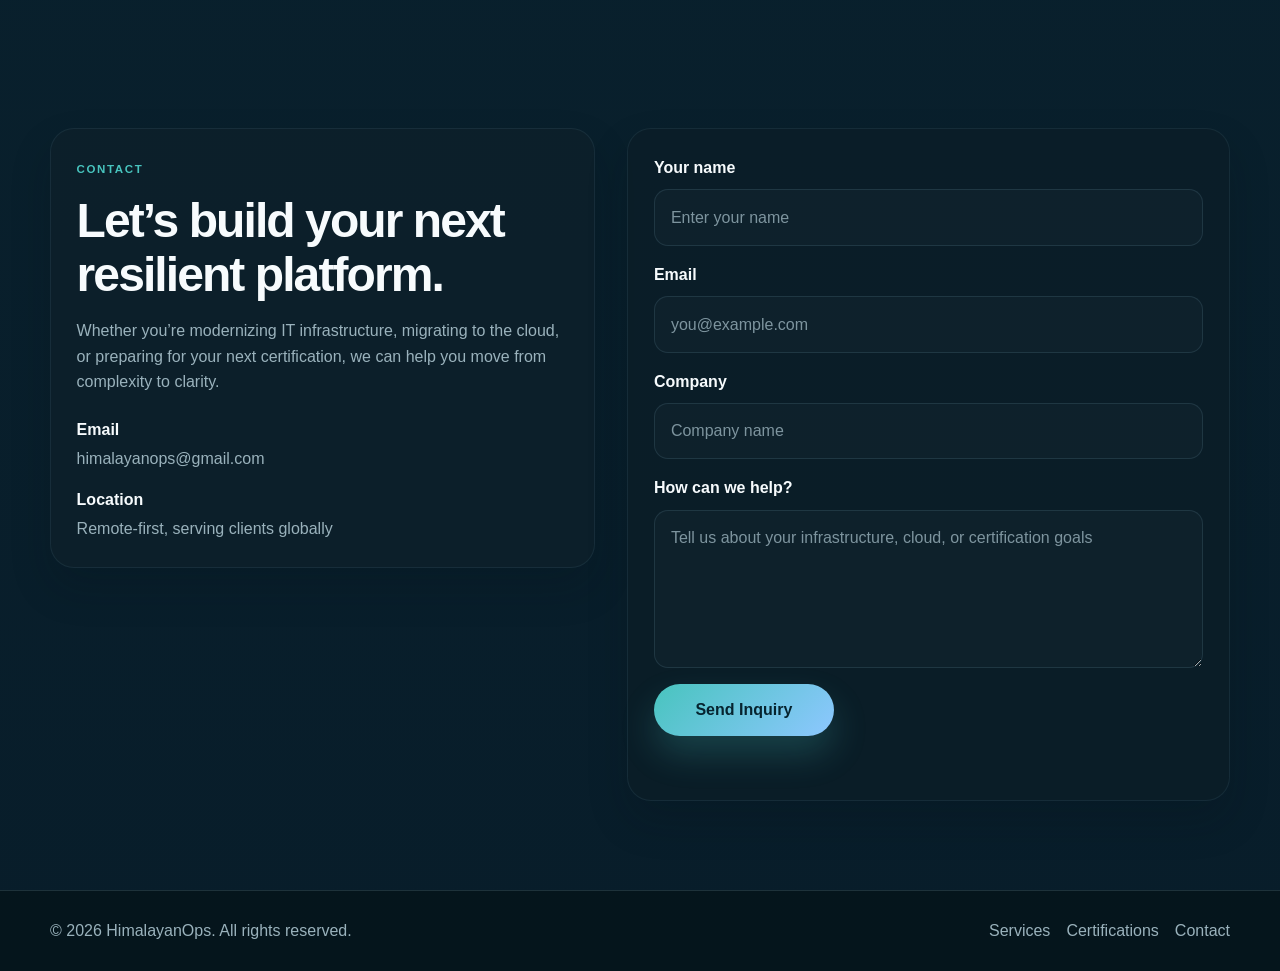
==== commit 876095bd: "added demo network scanner" ====
--- a/index.html
+++ b/index.html
@@ -24,6 +24,7 @@
           <a href="#home">Home</a>
           <a href="#services">Services</a>
           <a href="#certifications">Certifications</a>
+          <a href="network-scanner.html">Network Scanner</a>
           <a href="#about">About</a>
           <a href="#contact">Contact</a>
           <a class="nav-cta" href="#contact">Get Started</a>
@@ -54,12 +55,16 @@
               <div class="panel-top"><span class="dot red"></span><span class="dot amber"></span><span class="dot green"></span></div>
               <div class="panel-body">
                 <div class="stack-row"><span>Infrastructure</span><span class="status online">Live</span></div>
-                <div class="metric-card main"><small>Deployment health</small><strong>96.8%</strong><div class="progress"><span></span></div></div>
+                <a class="metric-card main scanner-card" href="network-scanner.html" aria-label="Open the Network Scanner simulated demo">
+                  <small>Security demo</small>
+                  <strong>Network Scanner <span aria-hidden="true">&#8599;</span></strong>
+                  <p>Explore simulated results. No network scan is performed.</p>
+                </a>
                 <div class="mini-grid">
-                  <div class="metric-card"><small>AWS</small><strong>24/7</strong></div>
-                  <div class="metric-card"><small>Azure</small><strong>Hybrid</strong></div>
-                  <div class="metric-card"><small>Kubernetes</small><strong>Autoscale</strong></div>
-                  <div class="metric-card"><small>Security</small><strong>Zero Trust</strong></div>
+                  <div class="metric-card"><small>IT Infrastructure</small><strong>Resilient systems</strong></div>
+                  <div class="metric-card"><small>Cloud Migration</small><strong>Cloud adoption</strong></div>
+                  <div class="metric-card"><small>DevOps Engineering</small><strong>CI/CD delivery</strong></div>
+                  <div class="metric-card"><small>Cloud Security</small><strong>Secure operations</strong></div>
                 </div>
               </div>
             </div>
@@ -99,7 +104,7 @@
       </div></section>
 
       <section id="contact" class="section contact-section"><div class="container contact-grid">
-        <div class="contact-info reveal"><span class="eyebrow">Contact</span><h2>Let&rsquo;s build your next resilient platform.</h2><p>Whether you&rsquo;re modernizing IT infrastructure, migrating to the cloud, or preparing for your next certification, we can help you move from complexity to clarity.</p><div class="contact-items"><div><strong>Email</strong><a href="mailto:himalayanops@gmail.com">himalayanops@gmail.com</a></div><div><strong>Phone</strong><a href="tel:+15551234567">+1 (555) 123-4567</a></div><div><strong>Location</strong><span>Remote-first, serving clients globally</span></div></div></div>
+        <div class="contact-info reveal"><span class="eyebrow">Contact</span><h2>Let&rsquo;s build your next resilient platform.</h2><p>Whether you&rsquo;re modernizing IT infrastructure, migrating to the cloud, or preparing for your next certification, we can help you move from complexity to clarity.</p><div class="contact-items"><div><strong>Email</strong><a href="mailto:himalayanops@gmail.com">himalayanops@gmail.com</a></div><div><strong>Location</strong><span>Remote-first, serving clients globally</span></div></div></div>
         <form class="contact-form reveal" id="contactForm"><div class="field-group"><label for="name">Your name</label><input id="name" name="name" type="text" placeholder="Enter your name" required /></div><div class="field-group"><label for="email">Email</label><input id="email" name="email" type="email" placeholder="you@example.com" required /></div><div class="field-group"><label for="company">Company</label><input id="company" name="company" type="text" placeholder="Company name" /></div><div class="field-group"><label for="message">How can we help?</label><textarea id="message" name="message" rows="5" placeholder="Tell us about your infrastructure, cloud, or certification goals" required></textarea></div><button type="submit" class="button primary form-button">Send Inquiry</button><p class="form-status" aria-live="polite"></p></form>
       </div></section>
     </main>
--- a/styles.css
+++ b/styles.css
@@ -15,6 +15,11 @@
   --container: 1180px;
 }
 
+.scanner-card { display: block; border-color: rgba(72,196,190,.24); text-decoration: none; transition: border-color .2s ease, background .2s ease; }
+.scanner-card:hover, .scanner-card:focus-visible { border-color: var(--primary); background: rgba(72,196,190,.1); }
+.metric-card.scanner-card strong { display: flex; align-items: center; justify-content: space-between; gap: .75rem; }
+.scanner-card strong span { color: var(--primary); font-size: 1rem; }
+.scanner-card p { color: var(--muted); font-size: .78rem; }
 * { box-sizing: border-box; margin: 0; padding: 0; }
 html { scroll-behavior: smooth; overflow-x: hidden; -webkit-text-size-adjust: 100%; text-size-adjust: 100%; }
 body { font-family: "Segoe UI", Inter, "Helvetica Neue", Arial, sans-serif; background: radial-gradient(circle at top, rgba(72,196,190,.12), transparent 32%), linear-gradient(180deg, #061a22 0%, #0a2430 40%, #081d2a 100%); color: var(--text); line-height: 1.6; overflow-x: hidden; }
